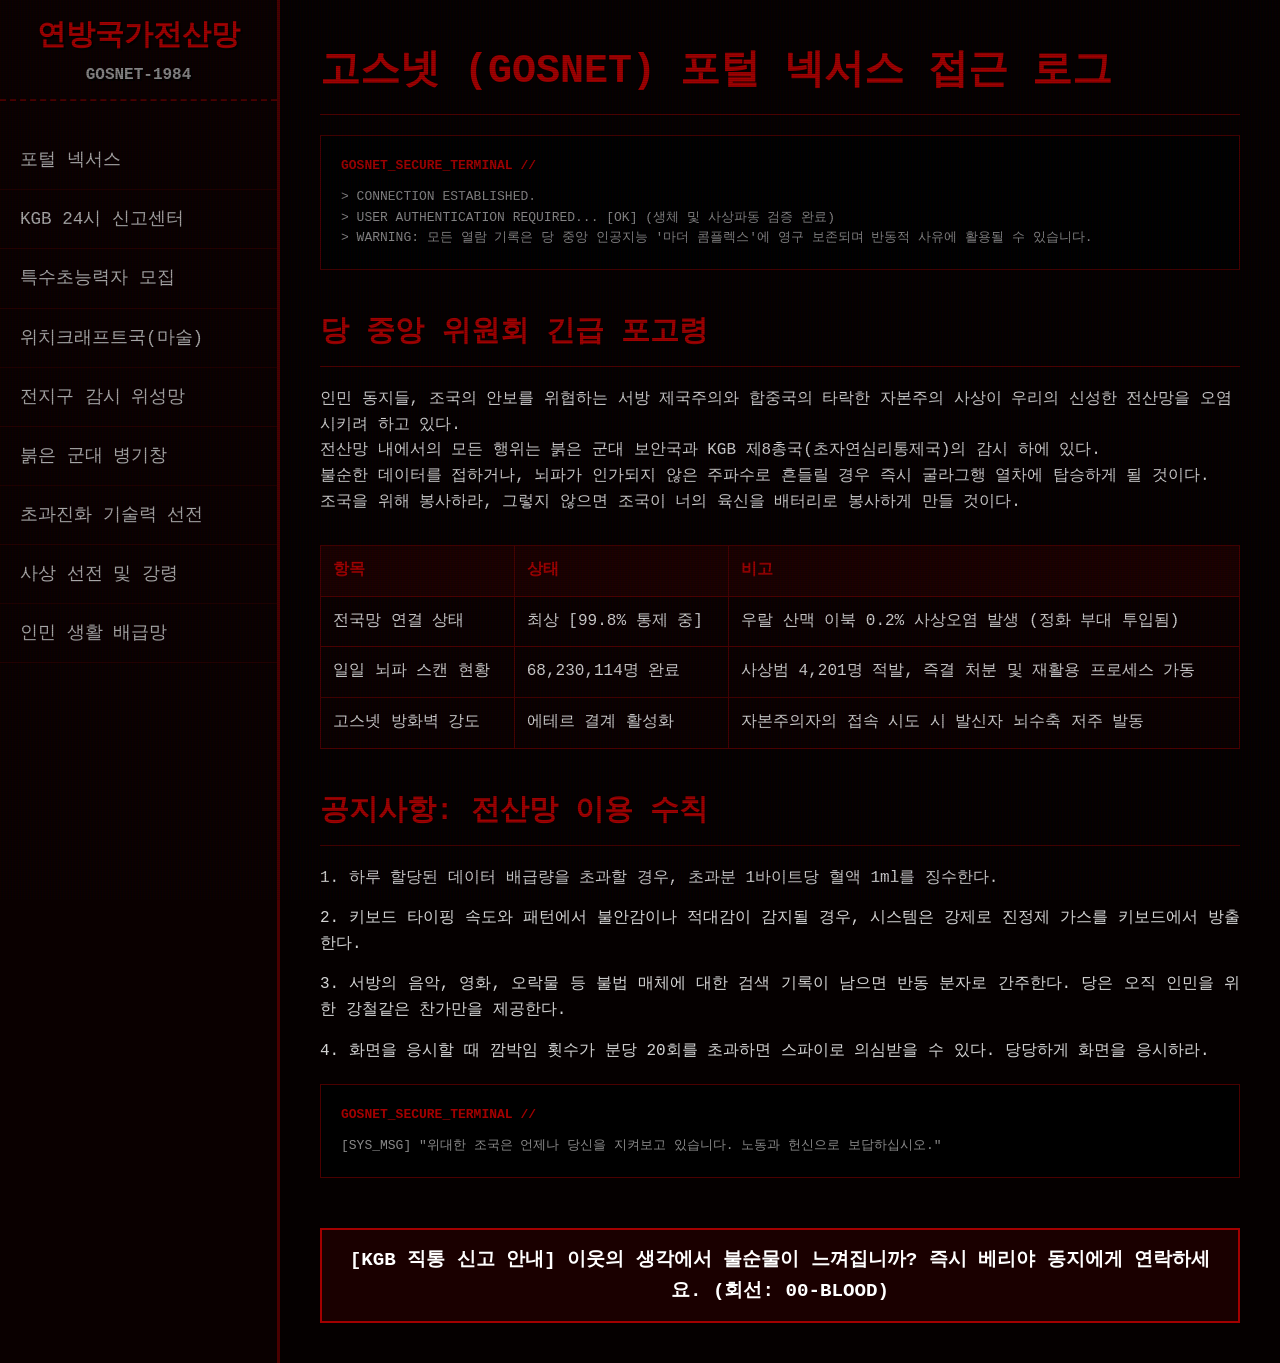
==== index.html @ 12d5a140 "Update Union: Emphasize that magic users are re-drafted into Witchcraft Bureau rather than executed." ====
<!DOCTYPE html>
<html lang="ko">
<head>
    <meta charset="UTF-8">
    <title>소비에트 대연방 전산망</title>
    <link rel="stylesheet" href="style.css">
</head>
<body>
    <div class="crt-overlay"></div>
    <nav class="sidebar">
        <div class="logo">연방국가전산망<br><span>GOSNET-1984</span></div>
        <ul>
            <li><a href="index.html">포털 넥서스</a></li>
            <li><a href="kgb_report.html">KGB 24시 신고센터</a></li>
            <li><a href="psychic.html">특수초능력자 모집</a></li>
            <li><a href="witchcraft.html">위치크래프트국(마술)</a></li>
            <li><a href="satellite.html">전지구 감시 위성망</a></li>
            <li><a href="weapons.html">붉은 군대 병기창</a></li>
            <li><a href="technology.html">초과진화 기술력 선전</a></li>
            <li><a href="propaganda.html">사상 선전 및 강령</a></li>
            <li><a href="life.html">인민 생활 배급망</a></li>
        </ul>
    </nav>
    <main>
        <h1>고스넷 (GOSNET) 포털 넥서스 접근 로그</h1>
        <div class="cli-block">
            > CONNECTION ESTABLISHED.<br>
            > USER AUTHENTICATION REQUIRED... [OK] (생체 및 사상파동 검증 완료)<br>
            > WARNING: 모든 열람 기록은 당 중앙 인공지능 '마더 콤플렉스'에 영구 보존되며 반동적 사유에 활용될 수 있습니다.
        </div>
        
        <h2>당 중앙 위원회 긴급 포고령</h2>
        <div class="warning-text">
            인민 동지들, 조국의 안보를 위협하는 서방 제국주의와 합중국의 타락한 자본주의 사상이 우리의 신성한 전산망을 오염시키려 하고 있다.<br>
            전산망 내에서의 모든 행위는 붉은 군대 보안국과 KGB 제8총국(초자연심리통제국)의 감시 하에 있다.<br>
            불순한 데이터를 접하거나, 뇌파가 인가되지 않은 주파수로 흔들릴 경우 즉시 굴라그행 열차에 탑승하게 될 것이다.<br>
            조국을 위해 봉사하라, 그렇지 않으면 조국이 너의 육신을 배터리로 봉사하게 만들 것이다.
        </div>
        
        <table class="spec-table">
            <thead>
                <tr>
                    <th>항목</th>
                    <th>상태</th>
                    <th>비고</th>
                </tr>
            </thead>
            <tbody>
                <tr>
                    <td>전국망 연결 상태</td>
                    <td>최상 [99.8% 통제 중]</td>
                    <td>우랄 산맥 이북 0.2% 사상오염 발생 (정화 부대 투입됨)</td>
                </tr>
                <tr>
                    <td>일일 뇌파 스캔 현황</td>
                    <td>68,230,114명 완료</td>
                    <td>사상범 4,201명 적발, 즉결 처분 및 재활용 프로세스 가동</td>
                </tr>
                <tr>
                    <td>고스넷 방화벽 강도</td>
                    <td>에테르 결계 활성화</td>
                    <td>자본주의자의 접속 시도 시 발신자 뇌수축 저주 발동</td>
                </tr>
            </tbody>
        </table>

        <h2>공지사항: 전산망 이용 수칙</h2>
        <p>1. 하루 할당된 데이터 배급량을 초과할 경우, 초과분 1바이트당 혈액 1ml를 징수한다.</p>
        <p>2. 키보드 타이핑 속도와 패턴에서 불안감이나 적대감이 감지될 경우, 시스템은 강제로 진정제 가스를 키보드에서 방출한다.</p>
        <p>3. 서방의 음악, 영화, 오락물 등 불법 매체에 대한 검색 기록이 남으면 반동 분자로 간주한다. 당은 오직 인민을 위한 강철같은 찬가만을 제공한다.</p>
        <p>4. 화면을 응시할 때 깜박임 횟수가 분당 20회를 초과하면 스파이로 의심받을 수 있다. 당당하게 화면을 응시하라.</p>

        <div class="cli-block">
            [SYS_MSG] "위대한 조국은 언제나 당신을 지켜보고 있습니다. 노동과 헌신으로 보답하십시오."
        </div>

        <div class="kgb-banner"><span class="kgb-banner-text">KGB IS WATCHING YOUR SCREEN</span></div>
    </main>
    <script src="app.js"></script>
</body>
</html>
---- style.css ----
/* 소비에트 연방 브루탈리즘 스타일 */
:root {
    --bg-color: #050000;
    --text-color: #d3d3d3;
    --accent-red: #a30000;
    --border-color: #4a0000;
    --terminal-green: #00ff00;
}

* {
    box-sizing: border-box;
    margin: 0;
    padding: 0;
}

body {
    background-color: var(--bg-color);
    color: var(--text-color);
    font-family: "Courier New", Courier, monospace;
    line-height: 1.6;
    display: flex;
    min-height: 100vh;
    overflow-x: hidden;
}

/* 낡은 CRT 모니터 효과 */
.crt-overlay {
    position: fixed;
    top: 0;
    left: 0;
    width: 100vw;
    height: 100vh;
    background: linear-gradient(rgba(18, 16, 16, 0) 50%, rgba(0, 0, 0, 0.25) 50%), linear-gradient(90deg, rgba(255, 0, 0, 0.06), rgba(0, 255, 0, 0.02), rgba(0, 0, 255, 0.06));
    background-size: 100% 2px, 3px 100%;
    z-index: 9999;
    pointer-events: none;
    opacity: 0.6;
}

nav.sidebar {
    width: 280px;
    background-color: #0a0000;
    border-right: 3px solid var(--border-color);
    padding: 20px 0;
    display: flex;
    flex-direction: column;
}

.logo {
    font-size: 1.8rem;
    font-weight: bold;
    color: var(--accent-red);
    text-align: center;
    margin-bottom: 30px;
    text-shadow: 2px 2px 0px #000;
    border-bottom: 2px dashed var(--border-color);
    padding-bottom: 10px;
    line-height: 1.2;
}

.logo span {
    font-size: 1rem;
    color: #888;
}

nav.sidebar ul {
    list-style: none;
}

nav.sidebar ul li {
    border-bottom: 1px solid #220000;
}

nav.sidebar ul li a {
    display: block;
    padding: 15px 20px;
    color: #aaa;
    text-decoration: none;
    font-size: 1.1rem;
    transition: all 0.2s;
}

nav.sidebar ul li a:hover {
    background-color: var(--accent-red);
    color: #fff;
    padding-left: 25px;
}

main {
    flex: 1;
    padding: 40px;
    max-width: 1200px;
}

h1, h2, h3 {
    color: var(--accent-red);
    text-transform: uppercase;
    margin-bottom: 20px;
    border-bottom: 1px solid var(--border-color);
    padding-bottom: 10px;
}

h1 { font-size: 2.5rem; }
h2 { font-size: 1.8rem; margin-top: 40px; }

p {
    margin-bottom: 15px;
    text-align: justify;
}

/* 터미널 출력 느낌의 블록 */
.cli-block {
    background-color: #000;
    border: 1px solid var(--border-color);
    padding: 20px;
    margin: 20px 0;
    font-family: monospace;
    color: #888;
    position: relative;
}

.cli-block::before {
    content: "GOSNET_SECURE_TERMINAL //";
    display: block;
    color: var(--accent-red);
    margin-bottom: 10px;
    font-weight: bold;
}

/* 표 스타일 (관료제) */
.spec-table {
    width: 100%;
    border-collapse: collapse;
    margin: 30px 0;
}

.spec-table th, .spec-table td {
    border: 1px solid var(--border-color);
    padding: 12px;
    text-align: left;
}

.spec-table th {
    background-color: #1a0000;
    color: var(--accent-red);
    font-weight: bold;
}

.spec-table td {
    background-color: #0a0000;
}

/* 베리야 KGB 광고 배너 */
.kgb-banner {
    margin-top: 50px;
    border: 2px solid var(--accent-red);
    background-color: #1a0000;
    padding: 15px;
    text-align: center;
    font-weight: bold;
    color: #fff;
    animation: blink 2s infinite;
}

.kgb-banner-text {
    font-size: 1.2rem;
}

@keyframes blink {
    0%, 100% { border-color: var(--accent-red); }
    50% { border-color: transparent; }
}

/* 주의 문구 / 강조 */
.red-text {
    color: var(--accent-red);
    font-weight: bold;
}
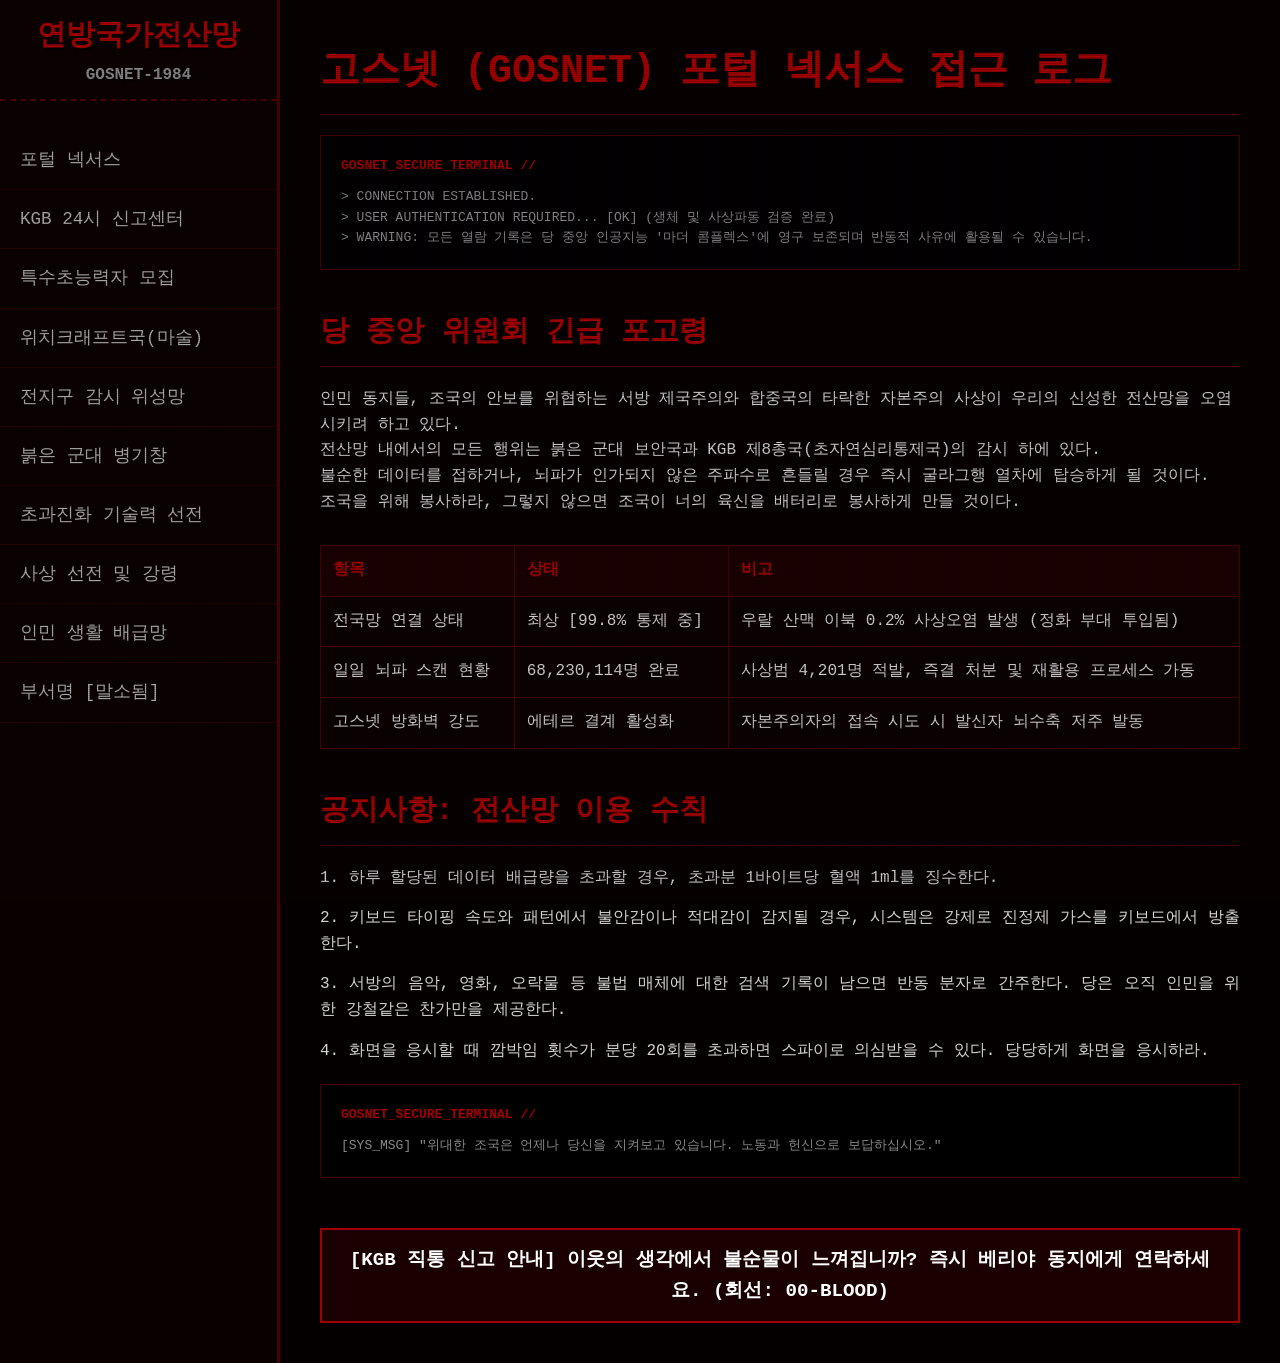
==== commit 80d741b9: "Add highly classified censored department page" ====
--- a/index.html
+++ b/index.html
@@ -19,6 +19,7 @@
             <li><a href="technology.html">초과진화 기술력 선전</a></li>
             <li><a href="propaganda.html">사상 선전 및 강령</a></li>
             <li><a href="life.html">인민 생활 배급망</a></li>
+            <li><a href="classified.html">부서명 [말소됨]</a></li>
         </ul>
     </nav>
     <main>
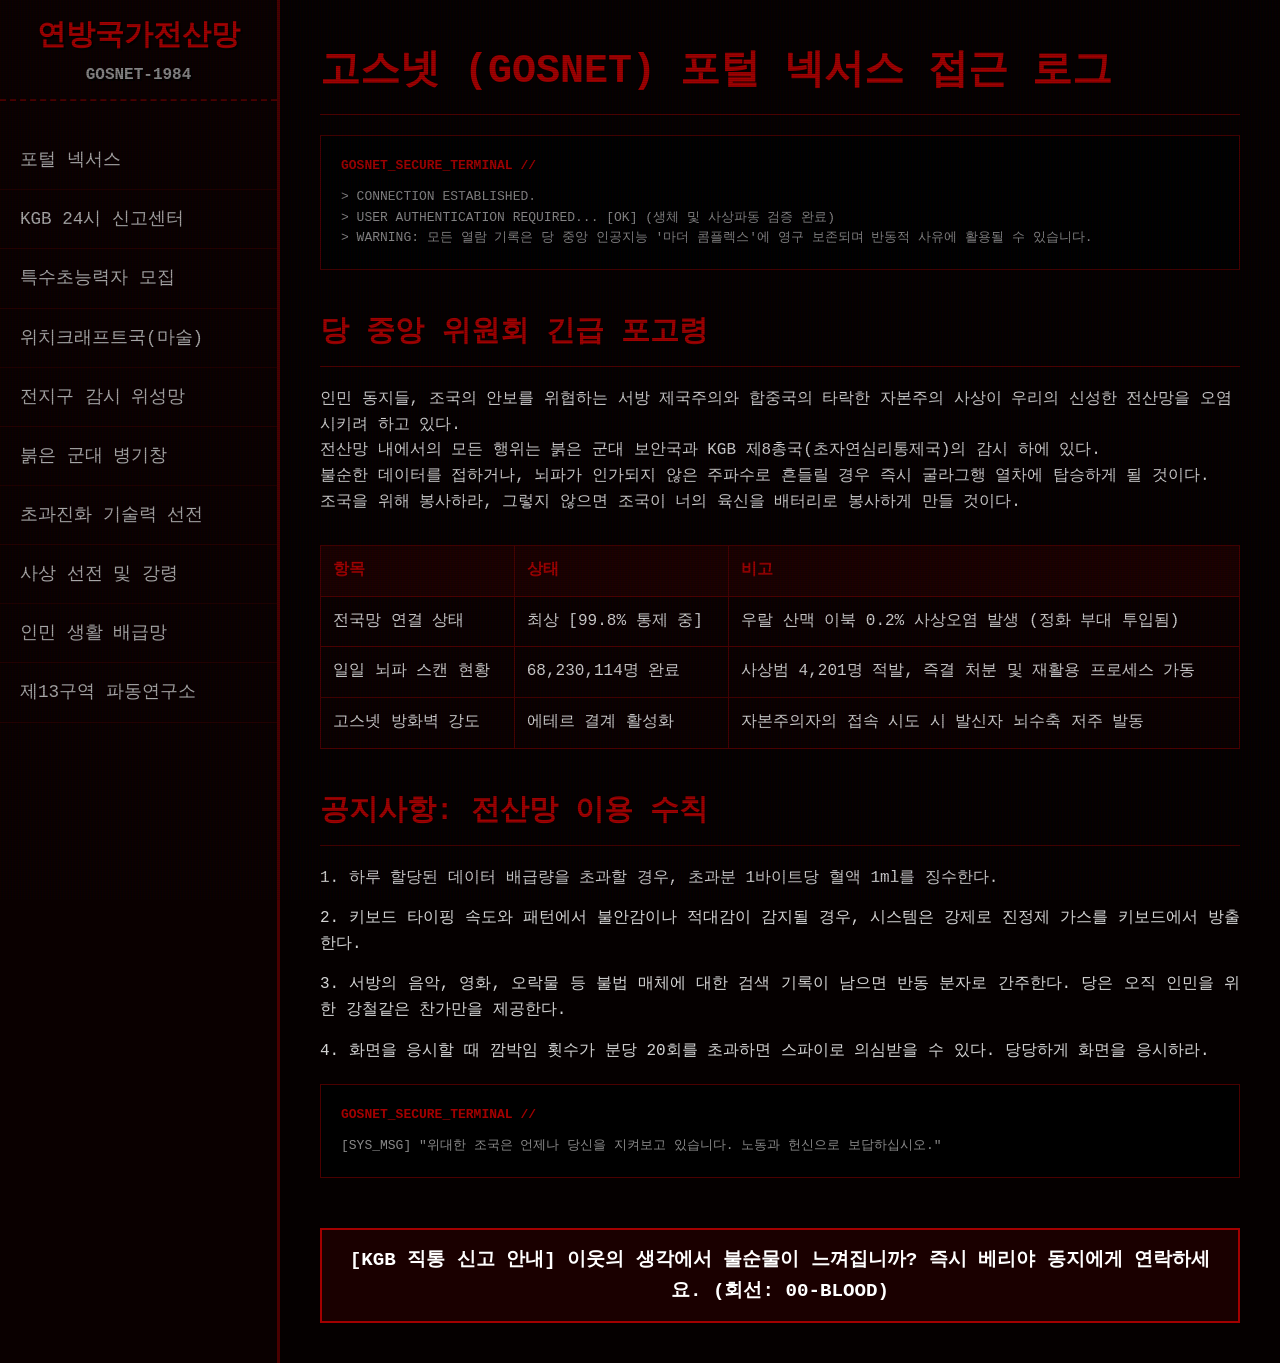
==== commit 3bcf3ad6: "Update classified page to strictly use unicode black blocks and show proper metadata fields" ====
--- a/index.html
+++ b/index.html
@@ -19,7 +19,7 @@
             <li><a href="technology.html">초과진화 기술력 선전</a></li>
             <li><a href="propaganda.html">사상 선전 및 강령</a></li>
             <li><a href="life.html">인민 생활 배급망</a></li>
-            <li><a href="classified.html">부서명 [말소됨]</a></li>
+            <li><a href="classified.html">제13구역 파동연구소</a></li>
         </ul>
     </nav>
     <main>
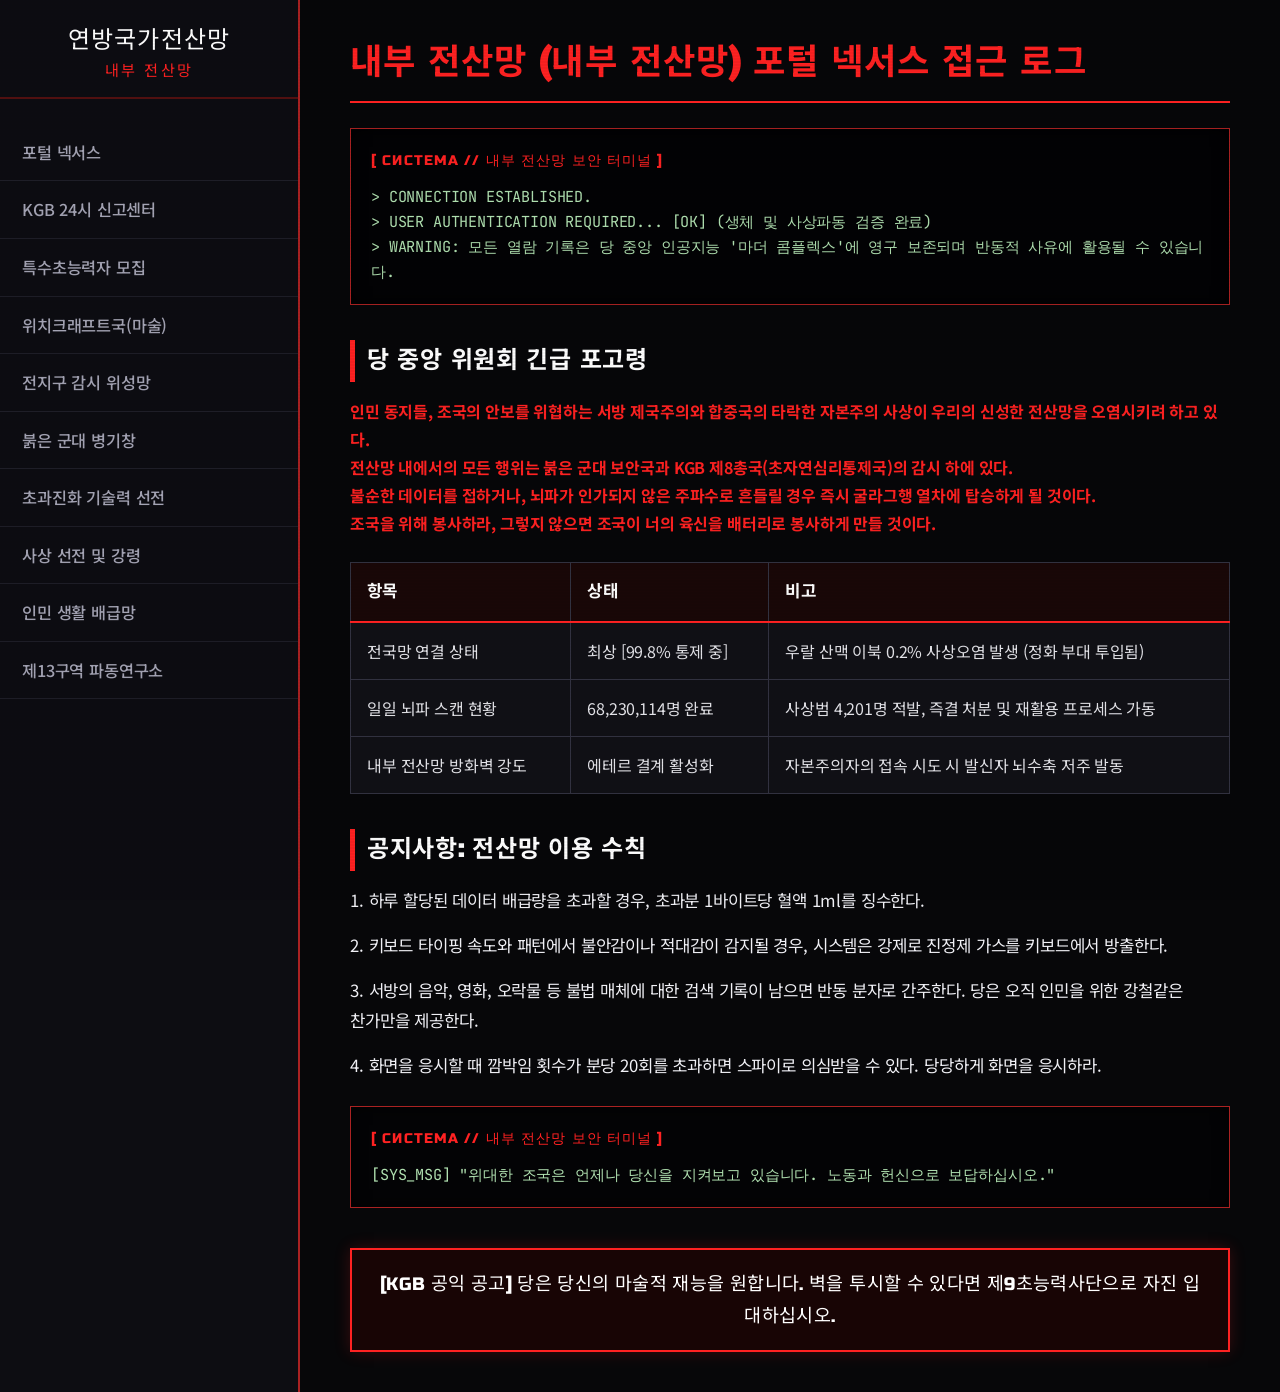
==== commit 7c609994: "Rename GOSNET to 내부 전산망, apply Russo One Cyrillic-style typography, and boost overall visibility/con" ====
--- a/index.html
+++ b/index.html
@@ -8,7 +8,7 @@
 <body>
     <div class="crt-overlay"></div>
     <nav class="sidebar">
-        <div class="logo">연방국가전산망<br><span>GOSNET-1984</span></div>
+        <div class="logo">연방국가전산망<br><span>내부 전산망</span></div>
         <ul>
             <li><a href="index.html">포털 넥서스</a></li>
             <li><a href="kgb_report.html">KGB 24시 신고센터</a></li>
@@ -23,7 +23,7 @@
         </ul>
     </nav>
     <main>
-        <h1>고스넷 (GOSNET) 포털 넥서스 접근 로그</h1>
+        <h1>내부 전산망 (내부 전산망) 포털 넥서스 접근 로그</h1>
         <div class="cli-block">
             > CONNECTION ESTABLISHED.<br>
             > USER AUTHENTICATION REQUIRED... [OK] (생체 및 사상파동 검증 완료)<br>
@@ -58,7 +58,7 @@
                     <td>사상범 4,201명 적발, 즉결 처분 및 재활용 프로세스 가동</td>
                 </tr>
                 <tr>
-                    <td>고스넷 방화벽 강도</td>
+                    <td>내부 전산망 방화벽 강도</td>
                     <td>에테르 결계 활성화</td>
                     <td>자본주의자의 접속 시도 시 발신자 뇌수축 저주 발동</td>
                 </tr>
--- a/style.css
+++ b/style.css
@@ -1,10 +1,16 @@
-/* 소비에트 연방 브루탈리즘 스타일 */
+@import url('https://fonts.googleapis.com/css2?family=Russo+One&family=Noto+Sans+KR:wght@400;500;700;900&family=JetBrains+Mono:wght@400;700&display=swap');
+
+/* 소비에트 브루탈리즘 & 키릴 문자풍 고시인성 스타일 */
 :root {
-    --bg-color: #050000;
-    --text-color: #d3d3d3;
-    --accent-red: #a30000;
-    --border-color: #4a0000;
-    --terminal-green: #00ff00;
+    --bg-color: #070709;
+    --card-bg: #111116;
+    --text-color: #f0f0f5;
+    --text-muted: #a5a5b5;
+    --accent-red: #ff2222;
+    --dark-red: #8b0000;
+    --border-color: #551111;
+    --border-bright: #aa2222;
+    --terminal-green: #33ff33;
 }
 
 * {
@@ -16,51 +22,60 @@
 body {
     background-color: var(--bg-color);
     color: var(--text-color);
-    font-family: "Courier New", Courier, monospace;
-    line-height: 1.6;
+    font-family: 'Noto Sans KR', 'JetBrains Mono', -apple-system, sans-serif;
+    font-size: 16px;
+    line-height: 1.75;
     display: flex;
     min-height: 100vh;
     overflow-x: hidden;
-}
-
-/* 낡은 CRT 모니터 효과 */
+    letter-spacing: -0.01em;
+}
+
+/* CRT 효과: 가시성을 저해하지 않도록 은은하게 조정 */
 .crt-overlay {
     position: fixed;
     top: 0;
     left: 0;
     width: 100vw;
     height: 100vh;
-    background: linear-gradient(rgba(18, 16, 16, 0) 50%, rgba(0, 0, 0, 0.25) 50%), linear-gradient(90deg, rgba(255, 0, 0, 0.06), rgba(0, 255, 0, 0.02), rgba(0, 0, 255, 0.06));
-    background-size: 100% 2px, 3px 100%;
+    background: linear-gradient(rgba(18, 16, 16, 0) 50%, rgba(0, 0, 0, 0.15) 50%), linear-gradient(90deg, rgba(255, 0, 0, 0.02), rgba(0, 255, 0, 0.01), rgba(0, 0, 255, 0.02));
+    background-size: 100% 3px, 4px 100%;
     z-index: 9999;
     pointer-events: none;
-    opacity: 0.6;
-}
-
+    opacity: 0.25;
+}
+
+/* 사이드바 */
 nav.sidebar {
-    width: 280px;
-    background-color: #0a0000;
-    border-right: 3px solid var(--border-color);
-    padding: 20px 0;
+    width: 300px;
+    min-width: 300px;
+    background-color: #0d0d12;
+    border-right: 2px solid var(--border-bright);
+    padding: 25px 0;
     display: flex;
     flex-direction: column;
 }
 
 .logo {
-    font-size: 1.8rem;
-    font-weight: bold;
-    color: var(--accent-red);
+    font-family: 'Russo One', 'Noto Sans KR', sans-serif;
+    font-size: 1.5rem;
+    color: #ffffff;
     text-align: center;
-    margin-bottom: 30px;
-    text-shadow: 2px 2px 0px #000;
-    border-bottom: 2px dashed var(--border-color);
-    padding-bottom: 10px;
-    line-height: 1.2;
+    margin-bottom: 25px;
+    padding: 0 15px 15px 15px;
+    border-bottom: 2px solid var(--border-color);
+    line-height: 1.3;
+    letter-spacing: 0.05em;
+    text-transform: uppercase;
 }
 
 .logo span {
-    font-size: 1rem;
-    color: #888;
+    font-size: 0.95rem;
+    color: var(--accent-red);
+    display: block;
+    margin-top: 6px;
+    font-weight: normal;
+    letter-spacing: 0.15em;
 }
 
 nav.sidebar ul {
@@ -68,111 +83,163 @@
 }
 
 nav.sidebar ul li {
-    border-bottom: 1px solid #220000;
+    border-bottom: 1px solid #1f1f28;
 }
 
 nav.sidebar ul li a {
     display: block;
-    padding: 15px 20px;
-    color: #aaa;
+    padding: 14px 22px;
+    color: var(--text-muted);
     text-decoration: none;
-    font-size: 1.1rem;
-    transition: all 0.2s;
+    font-size: 1.02rem;
+    font-weight: 500;
+    transition: all 0.15s ease-in-out;
 }
 
 nav.sidebar ul li a:hover {
-    background-color: var(--accent-red);
-    color: #fff;
-    padding-left: 25px;
-}
-
-main {
+    background-color: var(--dark-red);
+    color: #ffffff;
+    padding-left: 28px;
+    border-left: 4px solid var(--accent-red);
+}
+
+/* 메인 본문 */
+main, main.content {
     flex: 1;
-    padding: 40px;
+    padding: 40px 50px;
     max-width: 1200px;
 }
 
-h1, h2, h3 {
-    color: var(--accent-red);
+h1, h2, h3, .card-title {
+    font-family: 'Russo One', 'Noto Sans KR', sans-serif;
+    color: #ffffff;
+    letter-spacing: 0.03em;
     text-transform: uppercase;
-    margin-bottom: 20px;
-    border-bottom: 1px solid var(--border-color);
-    padding-bottom: 10px;
-}
-
-h1 { font-size: 2.5rem; }
-h2 { font-size: 1.8rem; margin-top: 40px; }
+}
+
+h1 {
+    font-size: 2.2rem;
+    color: var(--accent-red);
+    border-bottom: 2px solid var(--accent-red);
+    padding-bottom: 15px;
+    margin-bottom: 25px;
+    line-height: 1.3;
+}
+
+h2 {
+    font-size: 1.5rem;
+    margin-top: 35px;
+    margin-bottom: 15px;
+    color: #ffffff;
+    border-left: 5px solid var(--accent-red);
+    padding-left: 12px;
+}
 
 p {
-    margin-bottom: 15px;
-    text-align: justify;
-}
-
-/* 터미널 출력 느낌의 블록 */
+    margin-bottom: 16px;
+    color: var(--text-color);
+    font-size: 1.05rem;
+    word-break: keep-all;
+}
+
+/* 카드/섹션 */
+.card, section {
+    background-color: var(--card-bg);
+    border: 1px solid #2a2a35;
+    border-left: 3px solid var(--dark-red);
+    padding: 24px;
+    margin-bottom: 25px;
+}
+
+/* 터미널 CLI 블록 */
 .cli-block {
-    background-color: #000;
-    border: 1px solid var(--border-color);
+    background-color: #030305;
+    border: 1px solid var(--border-bright);
     padding: 20px;
-    margin: 20px 0;
-    font-family: monospace;
-    color: #888;
+    margin: 25px 0;
+    font-family: 'JetBrains Mono', monospace;
+    font-size: 0.95rem;
+    color: #b0e0b0;
+    line-height: 1.65;
     position: relative;
+    box-shadow: inset 0 0 15px rgba(0, 0, 0, 0.8);
 }
 
 .cli-block::before {
-    content: "GOSNET_SECURE_TERMINAL //";
+    content: "[ СИСТЕМА // 내부 전산망 보안 터미널 ]";
     display: block;
     color: var(--accent-red);
-    margin-bottom: 10px;
-    font-weight: bold;
-}
-
-/* 표 스타일 (관료제) */
+    font-family: 'Russo One', monospace;
+    margin-bottom: 12px;
+    font-size: 0.88rem;
+    letter-spacing: 0.08em;
+}
+
+/* 데이터 표 */
 .spec-table {
     width: 100%;
     border-collapse: collapse;
-    margin: 30px 0;
+    margin: 25px 0;
+    background-color: var(--card-bg);
 }
 
 .spec-table th, .spec-table td {
-    border: 1px solid var(--border-color);
-    padding: 12px;
+    border: 1px solid #333342;
+    padding: 14px 16px;
+    font-size: 1rem;
     text-align: left;
 }
 
 .spec-table th {
-    background-color: #1a0000;
-    color: var(--accent-red);
-    font-weight: bold;
+    background-color: #1a0808;
+    color: #ffffff;
+    font-family: 'Russo One', 'Noto Sans KR', sans-serif;
+    border-bottom: 2px solid var(--accent-red);
+    font-size: 1.05rem;
+    letter-spacing: 0.02em;
 }
 
 .spec-table td {
-    background-color: #0a0000;
-}
-
-/* 베리야 KGB 광고 배너 */
+    color: #e5e5ea;
+}
+
+.spec-table tbody tr:hover {
+    background-color: #1a1a24;
+}
+
+/* 베리야 KGB 배너 */
 .kgb-banner {
-    margin-top: 50px;
+    margin-top: 40px;
     border: 2px solid var(--accent-red);
-    background-color: #1a0000;
-    padding: 15px;
+    background-color: #180505;
+    padding: 18px 24px;
     text-align: center;
-    font-weight: bold;
-    color: #fff;
-    animation: blink 2s infinite;
+    color: #ffffff;
+    box-shadow: 0 0 15px rgba(255, 34, 34, 0.2);
 }
 
 .kgb-banner-text {
-    font-size: 1.2rem;
-}
-
-@keyframes blink {
-    0%, 100% { border-color: var(--accent-red); }
-    50% { border-color: transparent; }
-}
-
-/* 주의 문구 / 강조 */
-.red-text {
-    color: var(--accent-red);
-    font-weight: bold;
-}
+    font-family: 'Russo One', 'Noto Sans KR', sans-serif;
+    font-size: 1.15rem;
+    letter-spacing: 0.02em;
+    color: #ffffff;
+}
+
+.kgb-banner p {
+    color: var(--text-muted);
+    font-size: 0.95rem;
+    margin-top: 5px;
+    margin-bottom: 0;
+}
+
+/* 강조 텍스트 */
+.red-text, .warning-text {
+    color: var(--accent-red);
+    font-weight: 700;
+}
+
+.glitch {
+    color: #888899;
+    font-style: italic;
+    font-size: 0.95rem;
+}
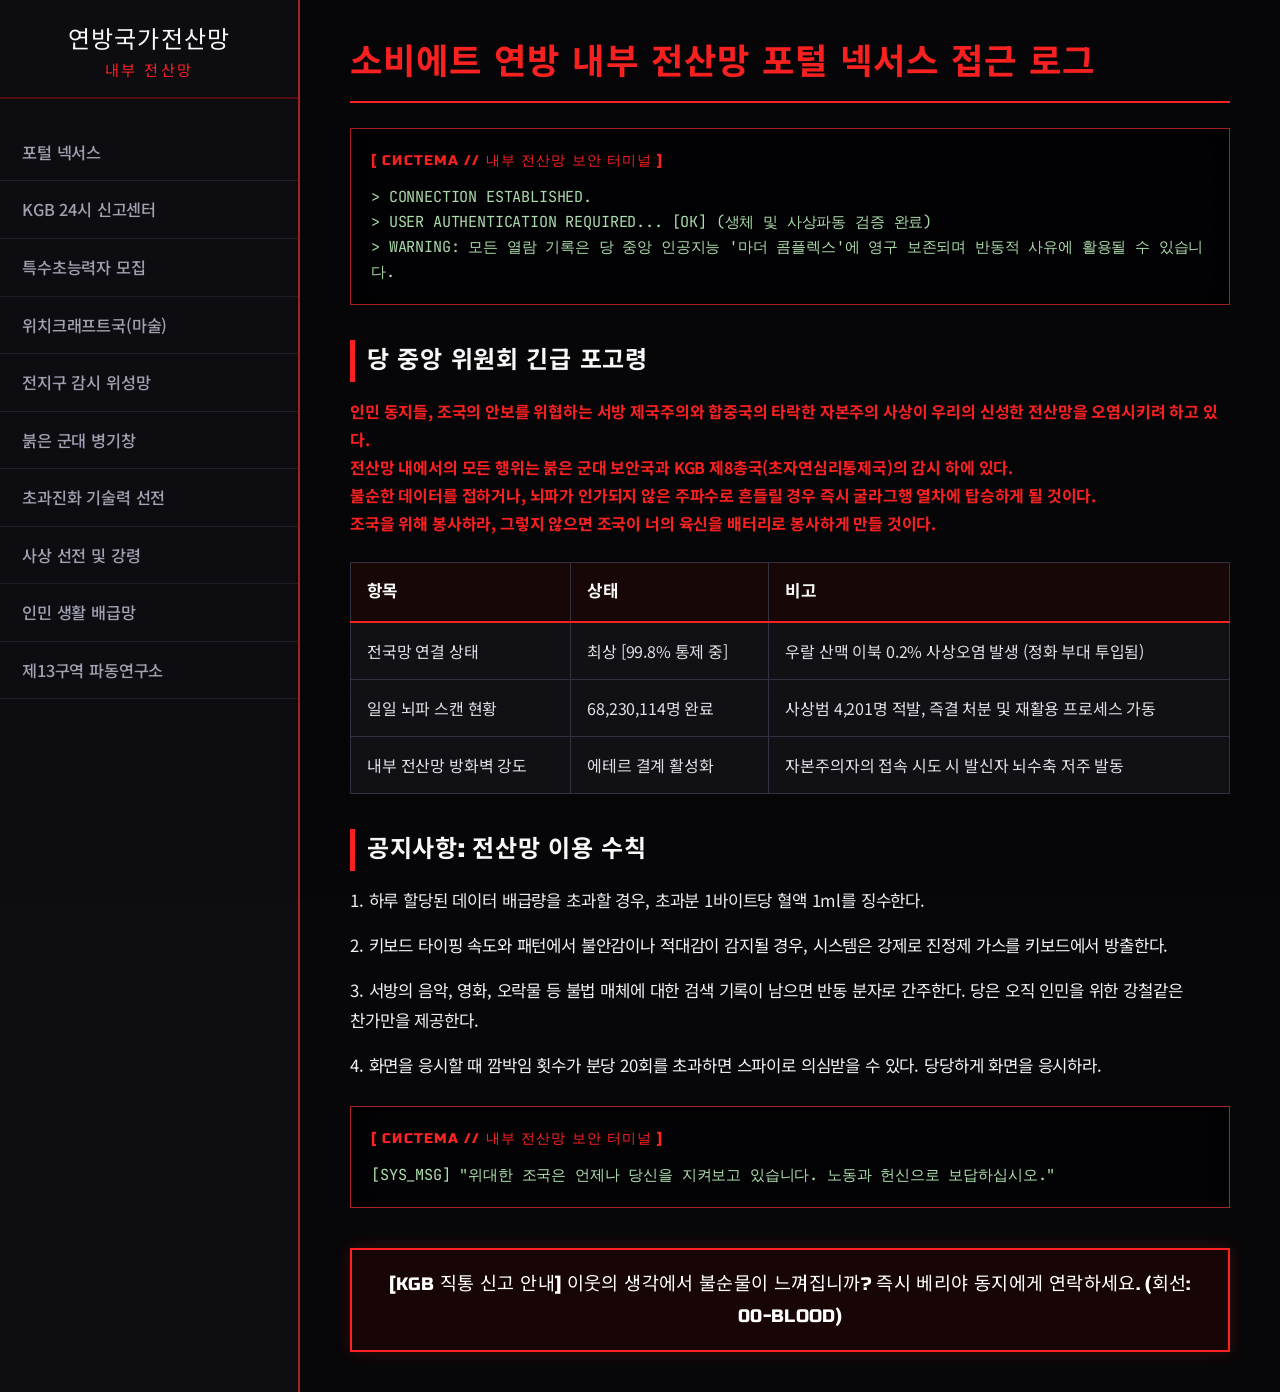
==== commit d8302fa2: "Fix redundant title in index.html" ====
--- a/index.html
+++ b/index.html
@@ -23,7 +23,7 @@
         </ul>
     </nav>
     <main>
-        <h1>내부 전산망 (내부 전산망) 포털 넥서스 접근 로그</h1>
+        <h1>소비에트 연방 내부 전산망 포털 넥서스 접근 로그</h1>
         <div class="cli-block">
             > CONNECTION ESTABLISHED.<br>
             > USER AUTHENTICATION REQUIRED... [OK] (생체 및 사상파동 검증 완료)<br>
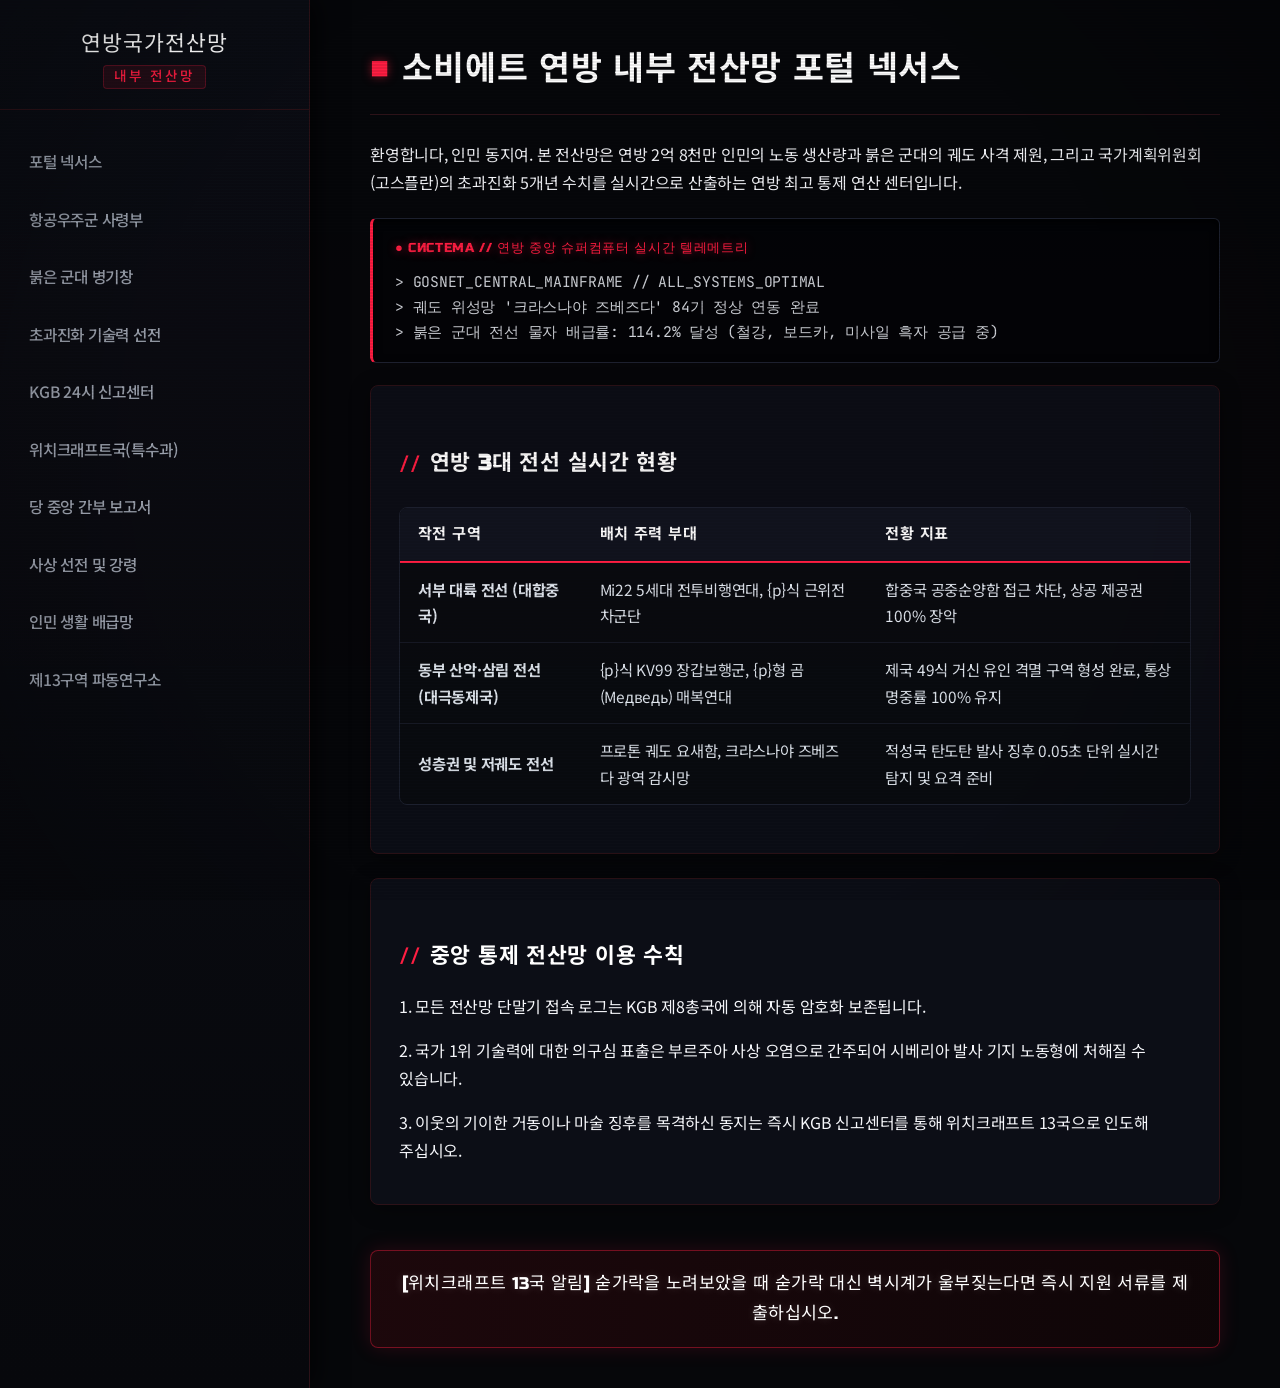
==== commit 90c3b5c3: "Overhaul Union lore: Focus on #1 Aerospace & Soviet Sci-Fi, add 3-track Witchcraft interactive form," ====
--- a/index.html
+++ b/index.html
@@ -2,7 +2,8 @@
 <html lang="ko">
 <head>
     <meta charset="UTF-8">
-    <title>소비에트 대연방 전산망</title>
+    <meta name="viewport" content="width=device-width, initial-scale=1.0">
+    <title>소비에트 연방 내부 전산망 포털 - 넥서스</title>
     <link rel="stylesheet" href="style.css">
 </head>
 <body>
@@ -11,71 +12,65 @@
         <div class="logo">연방국가전산망<br><span>내부 전산망</span></div>
         <ul>
             <li><a href="index.html">포털 넥서스</a></li>
-            <li><a href="kgb_report.html">KGB 24시 신고센터</a></li>
-            <li><a href="psychic.html">특수초능력자 모집</a></li>
-            <li><a href="witchcraft.html">위치크래프트국(마술)</a></li>
-            <li><a href="satellite.html">전지구 감시 위성망</a></li>
+            <li><a href="aerospace.html">항공우주군 사령부</a></li>
             <li><a href="weapons.html">붉은 군대 병기창</a></li>
             <li><a href="technology.html">초과진화 기술력 선전</a></li>
+            <li><a href="kgb_report.html">KGB 24시 신고센터</a></li>
+            <li><a href="witchcraft.html">위치크래프트국(특수과)</a></li>
+            <li><a href="party.html">당 중앙 간부 보고서</a></li>
             <li><a href="propaganda.html">사상 선전 및 강령</a></li>
             <li><a href="life.html">인민 생활 배급망</a></li>
             <li><a href="classified.html">제13구역 파동연구소</a></li>
         </ul>
     </nav>
-    <main>
-        <h1>소비에트 연방 내부 전산망 포털 넥서스 접근 로그</h1>
-        <div class="cli-block">
-            > CONNECTION ESTABLISHED.<br>
-            > USER AUTHENTICATION REQUIRED... [OK] (생체 및 사상파동 검증 완료)<br>
-            > WARNING: 모든 열람 기록은 당 중앙 인공지능 '마더 콤플렉스'에 영구 보존되며 반동적 사유에 활용될 수 있습니다.
-        </div>
-        
-        <h2>당 중앙 위원회 긴급 포고령</h2>
-        <div class="warning-text">
-            인민 동지들, 조국의 안보를 위협하는 서방 제국주의와 합중국의 타락한 자본주의 사상이 우리의 신성한 전산망을 오염시키려 하고 있다.<br>
-            전산망 내에서의 모든 행위는 붉은 군대 보안국과 KGB 제8총국(초자연심리통제국)의 감시 하에 있다.<br>
-            불순한 데이터를 접하거나, 뇌파가 인가되지 않은 주파수로 흔들릴 경우 즉시 굴라그행 열차에 탑승하게 될 것이다.<br>
-            조국을 위해 봉사하라, 그렇지 않으면 조국이 너의 육신을 배터리로 봉사하게 만들 것이다.
-        </div>
-        
-        <table class="spec-table">
-            <thead>
-                <tr>
-                    <th>항목</th>
-                    <th>상태</th>
-                    <th>비고</th>
-                </tr>
-            </thead>
-            <tbody>
-                <tr>
-                    <td>전국망 연결 상태</td>
-                    <td>최상 [99.8% 통제 중]</td>
-                    <td>우랄 산맥 이북 0.2% 사상오염 발생 (정화 부대 투입됨)</td>
-                </tr>
-                <tr>
-                    <td>일일 뇌파 스캔 현황</td>
-                    <td>68,230,114명 완료</td>
-                    <td>사상범 4,201명 적발, 즉결 처분 및 재활용 프로세스 가동</td>
-                </tr>
-                <tr>
-                    <td>내부 전산망 방화벽 강도</td>
-                    <td>에테르 결계 활성화</td>
-                    <td>자본주의자의 접속 시도 시 발신자 뇌수축 저주 발동</td>
-                </tr>
-            </tbody>
-        </table>
-
-        <h2>공지사항: 전산망 이용 수칙</h2>
-        <p>1. 하루 할당된 데이터 배급량을 초과할 경우, 초과분 1바이트당 혈액 1ml를 징수한다.</p>
-        <p>2. 키보드 타이핑 속도와 패턴에서 불안감이나 적대감이 감지될 경우, 시스템은 강제로 진정제 가스를 키보드에서 방출한다.</p>
-        <p>3. 서방의 음악, 영화, 오락물 등 불법 매체에 대한 검색 기록이 남으면 반동 분자로 간주한다. 당은 오직 인민을 위한 강철같은 찬가만을 제공한다.</p>
-        <p>4. 화면을 응시할 때 깜박임 횟수가 분당 20회를 초과하면 스파이로 의심받을 수 있다. 당당하게 화면을 응시하라.</p>
+    <main class="content">
+        <h1>소비에트 연방 내부 전산망 포털 넥서스</h1>
+        <p>환영합니다, 인민 동지여. 본 전산망은 연방 2억 8천만 인민의 노동 생산량과 붉은 군대의 궤도 사격 제원, 그리고 국가계획위원회(고스플란)의 초과진화 5개년 수치를 실시간으로 산출하는 연방 최고 통제 연산 센터입니다.</p>
 
         <div class="cli-block">
-            [SYS_MSG] "위대한 조국은 언제나 당신을 지켜보고 있습니다. 노동과 헌신으로 보답하십시오."
+            > GOSNET_CENTRAL_MAINFRAME // ALL_SYSTEMS_OPTIMAL<br>
+            > 궤도 위성망 '크라스나야 즈베즈다' 84기 정상 연동 완료<br>
+            > 붉은 군대 전선 물자 배급률: 114.2% 달성 (철강, 보드카, 미사일 흑자 공급 중)
         </div>
 
-        <div class="kgb-banner"><span class="kgb-banner-text">KGB IS WATCHING YOUR SCREEN</span></div>
+        <section class="card">
+            <h2>연방 3대 전선 실시간 현황</h2>
+            <table class="spec-table">
+                <thead>
+                    <tr>
+                        <th>작전 구역</th>
+                        <th>배치 주력 부대</th>
+                        <th>전황 지표</th>
+                    </tr>
+                </thead>
+                <tbody>
+                    <tr>
+                        <td><strong>서부 대륙 전선 (대합중국)</strong></td>
+                        <td>Mi22 5세대 전투비행연대, {p}식 근위전차군단</td>
+                        <td>합중국 공중순양함 접근 차단, 상공 제공권 100% 장악</td>
+                    </tr>
+                    <tr>
+                        <td><strong>동부 산악·삼림 전선 (대극동제국)</strong></td>
+                        <td>{p}식 KV99 장갑보행군, {p}형 곰(Медведь) 매복연대</td>
+                        <td>제국 49식 거신 유인 격멸 구역 형성 완료, 통상 명중률 100% 유지</td>
+                    </tr>
+                    <tr>
+                        <td><strong>성층권 및 저궤도 전선</strong></td>
+                        <td>프로톤 궤도 요새함, 크라스나야 즈베즈다 광역 감시망</td>
+                        <td>적성국 탄도탄 발사 징후 0.05초 단위 실시간 탐지 및 요격 준비</td>
+                    </tr>
+                </tbody>
+            </table>
+        </section>
+
+        <section class="card">
+            <h2>중앙 통제 전산망 이용 수칙</h2>
+            <p>1. 모든 전산망 단말기 접속 로그는 KGB 제8총국에 의해 자동 암호화 보존됩니다.</p>
+            <p>2. 국가 1위 기술력에 대한 의구심 표출은 부르주아 사상 오염으로 간주되어 시베리아 발사 기지 노동형에 처해질 수 있습니다.</p>
+            <p>3. 이웃의 기이한 거동이나 마술 징후를 목격하신 동지는 즉시 KGB 신고센터를 통해 위치크래프트 13국으로 인도해 주십시오.</p>
+        </section>
+
+        <div class="kgb-banner"><span class="kgb-banner-text">Loading...</span></div>
     </main>
     <script src="app.js"></script>
 </body>
--- a/style.css
+++ b/style.css
@@ -1,16 +1,25 @@
-@import url('https://fonts.googleapis.com/css2?family=Russo+One&family=Noto+Sans+KR:wght@400;500;700;900&family=JetBrains+Mono:wght@400;700&display=swap');
-
-/* 소비에트 브루탈리즘 & 키릴 문자풍 고시인성 스타일 */
+@import url('https://fonts.googleapis.com/css2?family=Russo+One&family=Noto+Sans+KR:wght@300;400;500;700;900&family=JetBrains+Mono:wght@400;500;700&display=swap');
+
+/* ==========================================================================
+   세계관 최강 기술력: 소비에트 연방 초과학 중앙 연산 터미널 UI
+   ========================================================================== */
+
 :root {
-    --bg-color: #070709;
-    --card-bg: #111116;
-    --text-color: #f0f0f5;
-    --text-muted: #a5a5b5;
-    --accent-red: #ff2222;
-    --dark-red: #8b0000;
-    --border-color: #551111;
-    --border-bright: #aa2222;
-    --terminal-green: #33ff33;
+    --bg-base: #06070a;
+    --panel-bg: rgba(14, 16, 24, 0.88);
+    --panel-border: #2c1218;
+    --panel-border-glow: rgba(255, 34, 68, 0.35);
+    
+    --text-main: #f5f6fa;
+    --text-sub: #9ca3af;
+    --text-muted: #6b7280;
+    
+    --soviet-red: #ff1e42;
+    --soviet-red-glow: rgba(255, 30, 66, 0.5);
+    --soviet-dark-red: #800a1c;
+    
+    --tech-cyan: #00f0ff;
+    --tech-green: #00ff88;
 }
 
 * {
@@ -20,226 +29,303 @@
 }
 
 body {
-    background-color: var(--bg-color);
-    color: var(--text-color);
-    font-family: 'Noto Sans KR', 'JetBrains Mono', -apple-system, sans-serif;
-    font-size: 16px;
+    background-color: var(--bg-base);
+    color: var(--text-main);
+    font-family: 'Noto Sans KR', sans-serif;
+    font-size: 15px;
     line-height: 1.75;
     display: flex;
     min-height: 100vh;
     overflow-x: hidden;
-    letter-spacing: -0.01em;
-}
-
-/* CRT 효과: 가시성을 저해하지 않도록 은은하게 조정 */
+    letter-spacing: -0.015em;
+}
+
+/* ==========================================================================
+   섬세하고 세련된 하이테크 CRT 연출 (가시성을 해치지 않는 은은한 글로우)
+   ========================================================================== */
 .crt-overlay {
     position: fixed;
     top: 0;
     left: 0;
     width: 100vw;
     height: 100vh;
-    background: linear-gradient(rgba(18, 16, 16, 0) 50%, rgba(0, 0, 0, 0.15) 50%), linear-gradient(90deg, rgba(255, 0, 0, 0.02), rgba(0, 255, 0, 0.01), rgba(0, 0, 255, 0.02));
-    background-size: 100% 3px, 4px 100%;
+    /* 미세한 주사선 + 모니터 외곽 비네팅 */
+    background: 
+        linear-gradient(rgba(18, 16, 16, 0) 50%, rgba(0, 0, 0, 0.25) 50%),
+        radial-gradient(circle at center, transparent 65%, rgba(0, 0, 0, 0.6) 100%);
+    background-size: 100% 3px, 100% 100%;
     z-index: 9999;
     pointer-events: none;
-    opacity: 0.25;
-}
-
-/* 사이드바 */
+    opacity: 0.35;
+}
+
+/* 은은한 화면 주사선 스캔 애니메이션 */
+.crt-overlay::before {
+    content: " ";
+    display: block;
+    position: absolute;
+    top: 0; left: 0; bottom: 0; right: 0;
+    background: linear-gradient(rgba(18, 16, 16, 0) 0%, rgba(255, 30, 66, 0.03) 50%, rgba(18, 16, 16, 0) 100%);
+    opacity: 0.6;
+    animation: crt-scan 8s linear infinite;
+}
+
+@keyframes crt-scan {
+    0% { transform: translateY(-100%); }
+    100% { transform: translateY(1000%); }
+}
+
+/* ==========================================================================
+   사이드바 (최첨단 중앙 관제 허브)
+   ========================================================================== */
 nav.sidebar {
-    width: 300px;
-    min-width: 300px;
-    background-color: #0d0d12;
-    border-right: 2px solid var(--border-bright);
-    padding: 25px 0;
+    width: 310px;
+    min-width: 310px;
+    background: linear-gradient(180deg, #0b0d14 0%, #07080c 100%);
+    border-right: 1px solid var(--panel-border);
+    padding: 30px 0;
     display: flex;
     flex-direction: column;
+    box-shadow: 5px 0 25px rgba(0, 0, 0, 0.7);
+    z-index: 10;
 }
 
 .logo {
     font-family: 'Russo One', 'Noto Sans KR', sans-serif;
-    font-size: 1.5rem;
+    font-size: 1.35rem;
     color: #ffffff;
     text-align: center;
     margin-bottom: 25px;
-    padding: 0 15px 15px 15px;
-    border-bottom: 2px solid var(--border-color);
-    line-height: 1.3;
+    padding: 0 20px 20px 20px;
+    border-bottom: 1px solid var(--panel-border);
+    line-height: 1.35;
     letter-spacing: 0.05em;
     text-transform: uppercase;
 }
 
 .logo span {
-    font-size: 0.95rem;
-    color: var(--accent-red);
-    display: block;
+    font-size: 0.85rem;
+    color: var(--soviet-red);
+    display: inline-block;
     margin-top: 6px;
-    font-weight: normal;
+    font-weight: 500;
     letter-spacing: 0.15em;
+    background: rgba(255, 30, 66, 0.1);
+    padding: 2px 10px;
+    border-radius: 4px;
+    border: 1px solid rgba(255, 30, 66, 0.25);
 }
 
 nav.sidebar ul {
     list-style: none;
+    padding: 0 10px;
 }
 
 nav.sidebar ul li {
-    border-bottom: 1px solid #1f1f28;
+    margin-bottom: 4px;
 }
 
 nav.sidebar ul li a {
-    display: block;
-    padding: 14px 22px;
-    color: var(--text-muted);
+    display: flex;
+    align-items: center;
+    padding: 12px 18px;
+    color: var(--text-sub);
     text-decoration: none;
-    font-size: 1.02rem;
+    font-size: 0.98rem;
     font-weight: 500;
-    transition: all 0.15s ease-in-out;
+    border-radius: 6px;
+    transition: all 0.2s cubic-bezier(0.4, 0, 0.2, 1);
+    border: 1px solid transparent;
 }
 
 nav.sidebar ul li a:hover {
-    background-color: var(--dark-red);
-    color: #ffffff;
-    padding-left: 28px;
-    border-left: 4px solid var(--accent-red);
-}
-
-/* 메인 본문 */
+    background: rgba(255, 30, 66, 0.08);
+    color: #ffffff;
+    border-color: rgba(255, 30, 66, 0.3);
+    padding-left: 22px;
+    box-shadow: inset 0 0 12px rgba(255, 30, 66, 0.1);
+}
+
+/* ==========================================================================
+   메인 대시보드 콘텐츠
+   ========================================================================== */
 main, main.content {
     flex: 1;
-    padding: 40px 50px;
-    max-width: 1200px;
+    padding: 40px 60px;
+    max-width: 1280px;
+    z-index: 1;
 }
 
 h1, h2, h3, .card-title {
     font-family: 'Russo One', 'Noto Sans KR', sans-serif;
-    color: #ffffff;
-    letter-spacing: 0.03em;
-    text-transform: uppercase;
+    letter-spacing: 0.02em;
 }
 
 h1 {
-    font-size: 2.2rem;
-    color: var(--accent-red);
-    border-bottom: 2px solid var(--accent-red);
+    font-size: 2.1rem;
+    color: #ffffff;
+    margin-bottom: 25px;
     padding-bottom: 15px;
-    margin-bottom: 25px;
-    line-height: 1.3;
+    border-bottom: 1px solid var(--panel-border);
+    display: flex;
+    align-items: center;
+    gap: 12px;
+}
+
+h1::before {
+    content: "■";
+    color: var(--soviet-red);
+    font-size: 1.2rem;
+    text-shadow: 0 0 10px var(--soviet-red-glow);
 }
 
 h2 {
-    font-size: 1.5rem;
+    font-size: 1.35rem;
     margin-top: 35px;
-    margin-bottom: 15px;
-    color: #ffffff;
-    border-left: 5px solid var(--accent-red);
-    padding-left: 12px;
+    margin-bottom: 16px;
+    color: #ffffff;
+    display: flex;
+    align-items: center;
+    gap: 8px;
+}
+
+h2::before {
+    content: "//";
+    color: var(--soviet-red);
+    font-family: 'JetBrains Mono', monospace;
+    font-size: 1.1rem;
 }
 
 p {
     margin-bottom: 16px;
-    color: var(--text-color);
-    font-size: 1.05rem;
+    color: var(--text-main);
+    font-size: 1rem;
     word-break: keep-all;
 }
 
-/* 카드/섹션 */
+/* ==========================================================================
+   최첨단 정보 패널 & 카드
+   ========================================================================== */
 .card, section {
-    background-color: var(--card-bg);
-    border: 1px solid #2a2a35;
-    border-left: 3px solid var(--dark-red);
-    padding: 24px;
-    margin-bottom: 25px;
-}
-
-/* 터미널 CLI 블록 */
+    background: var(--panel-bg);
+    border: 1px solid var(--panel-border);
+    border-radius: 8px;
+    padding: 24px 28px;
+    margin-bottom: 24px;
+    box-shadow: 0 4px 20px rgba(0, 0, 0, 0.4);
+    backdrop-filter: blur(8px);
+    transition: border-color 0.2s;
+}
+
+.card:hover, section:hover {
+    border-color: var(--panel-border-glow);
+}
+
+/* 하이테크 터미널 CLI 로그 */
 .cli-block {
-    background-color: #030305;
-    border: 1px solid var(--border-bright);
-    padding: 20px;
-    margin: 25px 0;
+    background: #030407;
+    border: 1px solid #1f2433;
+    border-left: 3px solid var(--soviet-red);
+    border-radius: 6px;
+    padding: 18px 22px;
+    margin: 22px 0;
     font-family: 'JetBrains Mono', monospace;
-    font-size: 0.95rem;
-    color: #b0e0b0;
-    line-height: 1.65;
-    position: relative;
-    box-shadow: inset 0 0 15px rgba(0, 0, 0, 0.8);
+    font-size: 0.92rem;
+    color: #d1d5db;
+    line-height: 1.7;
+    box-shadow: inset 0 2px 8px rgba(0, 0, 0, 0.8);
 }
 
 .cli-block::before {
-    content: "[ СИСТЕМА // 내부 전산망 보안 터미널 ]";
+    content: "● СИСТЕМА // 연방 중앙 슈퍼컴퓨터 실시간 텔레메트리";
     display: block;
-    color: var(--accent-red);
+    color: var(--soviet-red);
     font-family: 'Russo One', monospace;
-    margin-bottom: 12px;
-    font-size: 0.88rem;
-    letter-spacing: 0.08em;
-}
-
-/* 데이터 표 */
+    font-size: 0.82rem;
+    margin-bottom: 10px;
+    letter-spacing: 0.05em;
+    text-shadow: 0 0 8px var(--soviet-red-glow);
+}
+
+/* 정밀 데이터 그리드 (테이블) */
 .spec-table {
     width: 100%;
-    border-collapse: collapse;
-    margin: 25px 0;
-    background-color: var(--card-bg);
+    border-collapse: separate;
+    border-spacing: 0;
+    margin: 24px 0;
+    background: #090b10;
+    border-radius: 8px;
+    overflow: hidden;
+    border: 1px solid #1c202e;
 }
 
 .spec-table th, .spec-table td {
-    border: 1px solid #333342;
-    padding: 14px 16px;
-    font-size: 1rem;
+    padding: 13px 18px;
+    font-size: 0.96rem;
     text-align: left;
+    border-bottom: 1px solid #161924;
 }
 
 .spec-table th {
-    background-color: #1a0808;
+    background: #11141f;
     color: #ffffff;
     font-family: 'Russo One', 'Noto Sans KR', sans-serif;
-    border-bottom: 2px solid var(--accent-red);
-    font-size: 1.05rem;
-    letter-spacing: 0.02em;
+    font-size: 0.95rem;
+    letter-spacing: 0.03em;
+    border-bottom: 2px solid var(--soviet-red);
 }
 
 .spec-table td {
-    color: #e5e5ea;
-}
-
-.spec-table tbody tr:hover {
-    background-color: #1a1a24;
-}
-
-/* 베리야 KGB 배너 */
+    color: #e2e8f0;
+}
+
+.spec-table tbody tr:hover td {
+    background: rgba(255, 30, 66, 0.04);
+}
+
+.spec-table tbody tr:last-child td {
+    border-bottom: none;
+}
+
+/* ==========================================================================
+   KGB 실시간 속보 배너 (고급스러운 인포 배너)
+   ========================================================================== */
 .kgb-banner {
-    margin-top: 40px;
-    border: 2px solid var(--accent-red);
-    background-color: #180505;
+    margin-top: 45px;
+    border-radius: 8px;
+    border: 1px solid rgba(255, 30, 66, 0.4);
+    background: linear-gradient(90deg, rgba(30, 8, 12, 0.95) 0%, rgba(15, 6, 8, 0.95) 100%);
     padding: 18px 24px;
     text-align: center;
-    color: #ffffff;
-    box-shadow: 0 0 15px rgba(255, 34, 34, 0.2);
+    box-shadow: 0 0 20px rgba(255, 30, 66, 0.15);
+    position: relative;
+    overflow: hidden;
 }
 
 .kgb-banner-text {
     font-family: 'Russo One', 'Noto Sans KR', sans-serif;
-    font-size: 1.15rem;
+    font-size: 1.08rem;
+    color: #ffffff;
     letter-spacing: 0.02em;
-    color: #ffffff;
+    text-shadow: 0 0 10px rgba(255, 255, 255, 0.2);
 }
 
 .kgb-banner p {
-    color: var(--text-muted);
-    font-size: 0.95rem;
-    margin-top: 5px;
+    color: var(--text-sub);
+    font-size: 0.92rem;
+    margin-top: 4px;
     margin-bottom: 0;
 }
 
 /* 강조 텍스트 */
 .red-text, .warning-text {
-    color: var(--accent-red);
+    color: var(--soviet-red);
     font-weight: 700;
+    text-shadow: 0 0 8px rgba(255, 30, 66, 0.3);
 }
 
 .glitch {
-    color: #888899;
+    color: #6b7280;
     font-style: italic;
-    font-size: 0.95rem;
-}
+    font-size: 0.92rem;
+}
